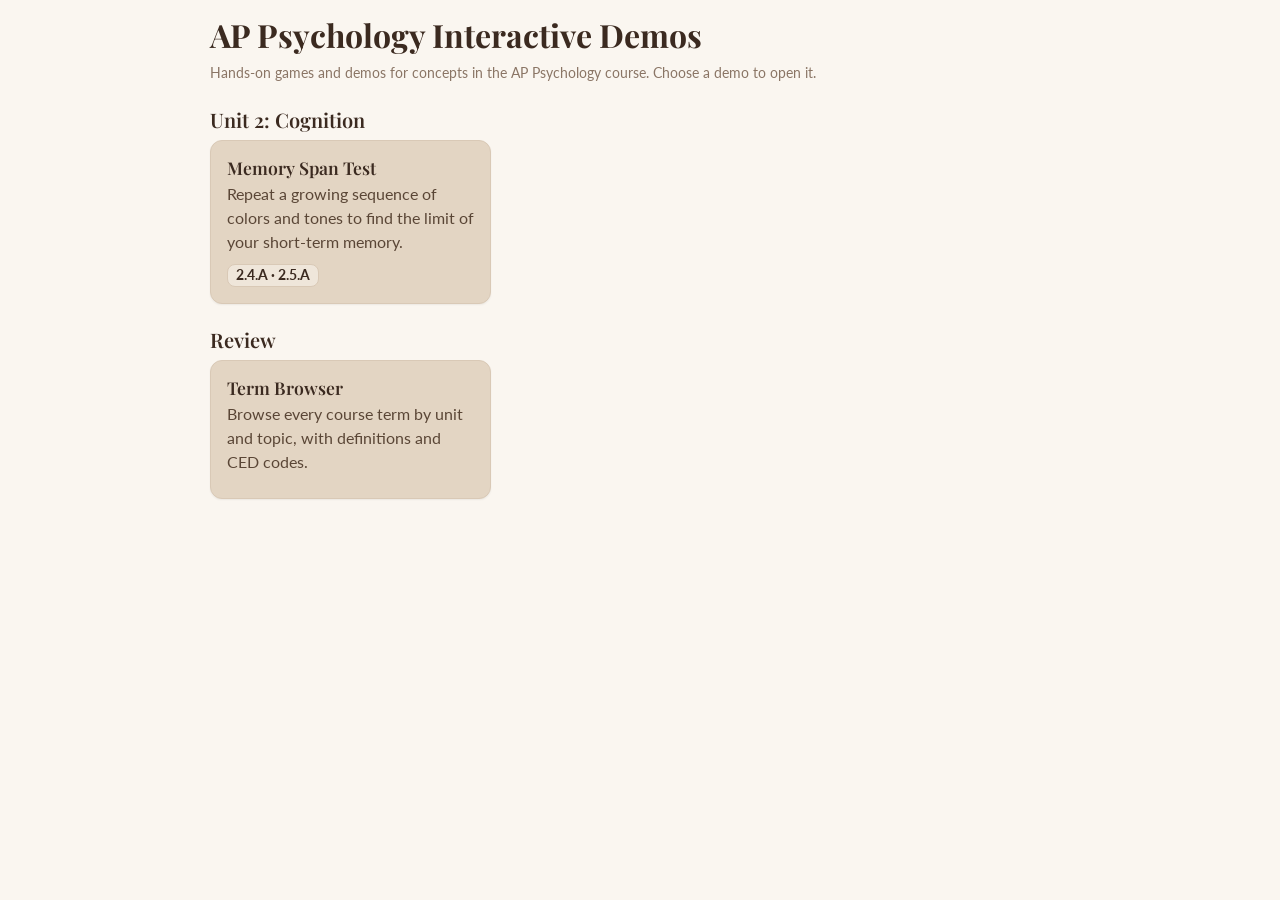
==== index.html @ c1168a80 "Add Term Browser, shared term bank, and topic groups - shared/data/terms.js: 824-term bank (window.A" ====
<!DOCTYPE html>
<html lang="en">
<head>
<meta charset="utf-8">
<meta name="viewport" content="width=device-width, initial-scale=1">
<title>AP Psychology Interactive Demos</title>
<link rel="preconnect" href="https://fonts.googleapis.com">
<link rel="preconnect" href="https://fonts.gstatic.com" crossorigin>
<link href="https://fonts.googleapis.com/css2?family=Lato:wght@400;700&family=Playfair+Display:wght@600;700&display=swap" rel="stylesheet">
<link rel="stylesheet" href="shared/theme.css">
<style>
  /* Home-page-only styles */
  .demo-list { list-style: none; margin: 0; padding: 0; display: grid; gap: 8px;
               grid-template-columns: repeat(auto-fill, minmax(260px, 1fr)); }
  .demo-list a { display: block; height: 100%; text-decoration: none; color: var(--text);
                 transition: border-color .15s; }
  .demo-list a:hover { border-color: var(--btn); }
  .demo-list h3 { margin-bottom: 4px; }
  .demo-list p { margin: 0 0 8px; }
  .topic { display: inline-block; background: var(--bg-alt); border: 1px solid var(--border);
           border-radius: 8px; padding: 0 8px; font-size: .85rem; font-weight: 700; color: var(--heading); }
</style>
</head>
<body>
<main>
  <h1>AP Psychology Interactive Demos</h1>
  <p class="hint">Hands-on games and demos for concepts in the AP Psychology course. Choose a demo to open it.</p>

  <!--
    To add a demo: copy one <li>…</li> block, change the link (folder name + "/"),
    title, description, and topic. To add a unit, copy an <h2> + <ul> pair.
  -->

  <h2>Unit 2: Cognition</h2>
  <ul class="demo-list">
    <li>
      <a class="card" href="unit-2/memory-span/">
        <h3>Memory Span Test</h3>
        <p>Repeat a growing sequence of colors and tones to find the limit of your short-term memory.</p>
        <span class="topic">2.4.A · 2.5.A</span>
      </a>
    </li>
  </ul>
  <h2>Review</h2>
  <ul class="demo-list">
    <li>
      <a class="card" href="review/term-browser/">
        <h3>Term Browser</h3>
        <p>Browse every course term by unit and topic, with definitions and CED codes.</p>
      </a>
    </li>
  </ul>
</main>
</body>
</html>
---- shared/theme.css ----
/* ==========================================================
   AP Psych Demos — shared theme
   Link from a demo folder with:
   <link rel="stylesheet" href="../shared/theme.css">
   Demo-specific styles go in that demo's own style.css.
   ========================================================== */

:root {
  /* Core palette */
  --bg: #FAF6F0;         /* page background */
  --bg-alt: #EFE6DA;     /* alternate sections, panels */
  --card: #E3D5C3;       /* cards, tiles, footer */
  --heading: #3B2A20;    /* headings */
  --text: #5A4636;       /* body text */
  --muted: #8A7565;      /* captions, helper text */
  --btn: #6F4E37;        /* primary button (text: --bg) */
  --btn-hover: #5A3E2B;  /* primary hover */
  --btn2: #C8A27C;       /* secondary button (text: --heading) */
  --link: #8B5E3C;       /* links */
  --accent: #B9835A;     /* highlights, badges */
  --sage: #A9B49A;       /* soft accent, positive/correct */
  --error: #A64B3C;      /* wrong answers, warnings */
  --border: #D9C9B6;     /* borders, dividers */

  /* Secondary accents: only when the main accents run out */
  --blue: #6F8FA6;
  --plum: #8C6B80;
  --honey: #D1A64A;
  --teal: #5E8C86;

  /* Non-color tokens */
  --shadow: 0 1px 2px rgba(0, 0, 0, .06);
  --radius-card: 12px;
  --radius-btn: 8px;
  --font-heading: 'Playfair Display', Georgia, 'Times New Roman', serif;
  --font-body: 'Lato', system-ui, -apple-system, 'Segoe UI', Roboto, Arial, sans-serif;
}

/* ---------- Base ---------- */
*, *::before, *::after { box-sizing: border-box; }

body {
  margin: 0;
  background: var(--bg);
  color: var(--text);
  font: 400 1rem/1.5 var(--font-body);
}

main {
  max-width: 900px;
  margin: 0 auto;
  padding: 16px 20px 24px;
}

h1, h2, h3 {
  font-family: var(--font-heading);
  color: var(--heading);
  margin: 24px 0 8px;
  line-height: 1.2;
}
/* No space above a heading that starts the page, a card, or a section */
:is(h1, h2, h3):first-child { margin-top: 0; }
h1 { font-size: 2rem; font-weight: 700; }
h2 { font-size: 1.25rem; font-weight: 600; }
h3 { font-size: 1.1rem; font-weight: 600; }

a { color: var(--link); }

/* Helper text under a heading, captions, control hints */
.hint {
  color: var(--muted);
  font-size: .9rem;
  margin: 8px 0 16px;
}

/* ---------- Surfaces ---------- */
.card {
  background: var(--card);
  border: 1px solid var(--border);
  border-radius: var(--radius-card);
  padding: 16px;
  box-shadow: var(--shadow);
}

/* ---------- Buttons ---------- */
/* .btn = primary, .btn.alt = secondary, .btn.ghost = outline */
.btn {
  min-height: 44px;
  padding: 0 20px;
  border-radius: var(--radius-btn);
  border: 1px solid transparent;
  font: 700 1rem var(--font-body);
  cursor: pointer;
  background: var(--btn);
  color: var(--bg);
  transition: background-color .15s, transform .1s;
}
.btn:hover { background: var(--btn-hover); }
.btn:active { transform: scale(.97); }

.btn.alt { background: var(--btn2); color: var(--heading); }
.btn.alt:hover { background: var(--btn2); filter: brightness(.95); }

.btn.ghost { background: transparent; color: var(--heading); border-color: var(--btn); }
.btn.ghost:hover { background: var(--bg-alt); }

.btn:disabled { opacity: .5; cursor: default; transform: none; }

/* Centered row of buttons/controls */
.row {
  display: flex;
  flex-wrap: wrap;
  gap: 8px;
  justify-content: center;
  align-items: center;
  margin-bottom: 16px;
}

/* ---------- Stat tiles ---------- */
/* <div class="stats"><div class="stat"><span>Label</span><strong>0</strong></div>…</div> */
.stats {
  display: grid;
  grid-template-columns: repeat(auto-fit, minmax(96px, 1fr));
  gap: 8px;
  margin-bottom: 16px;
}
.stat {
  background: var(--card);
  border: 1px solid var(--border);
  border-radius: var(--radius-card);
  padding: 8px;
  text-align: center;
}
.stat span {
  display: block;
  font-size: .85rem;
  color: var(--muted);
}
.stat strong {
  display: block;
  font-size: 1.6rem;
  line-height: 1.2;
  color: var(--heading);
  font-variant-numeric: lining-nums tabular-nums;
}

/* ---------- Accessibility ---------- */
:is(a, button, input, select, textarea, summary, [tabindex]):focus-visible {
  outline: 3px solid var(--heading);
  outline-offset: 3px;
}

[hidden] { display: none !important; }

@media (prefers-reduced-motion: reduce) {
  .btn { transition: none; }
  .btn:active { transform: none; }
}

/* ---------- Small screens ---------- */
@media (max-width: 420px) {
  h1 { font-size: 1.6rem; }
}
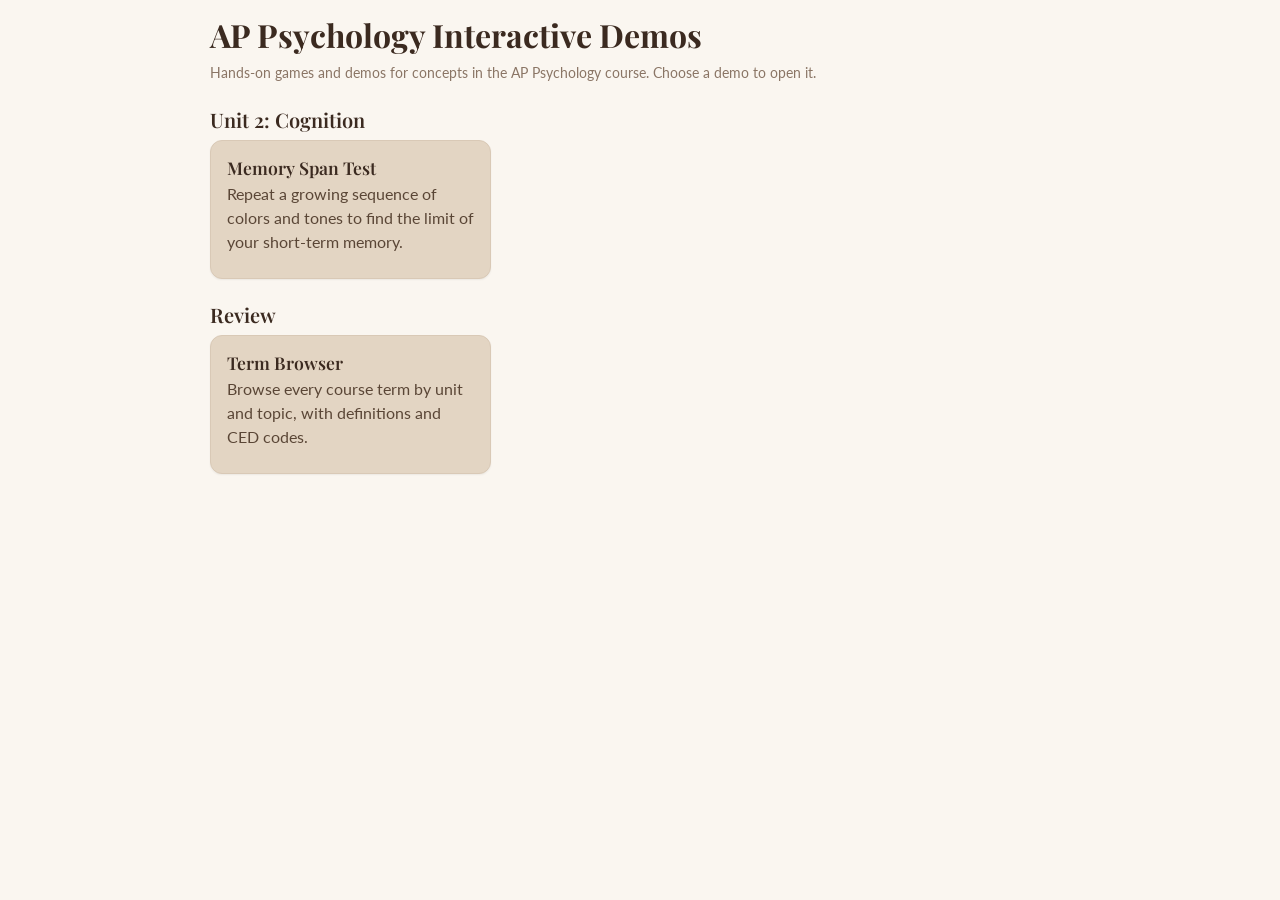
==== commit 99868b5a: "Add wide/split layout; widen Term Browser; side panel for Memory Span - theme.css: main.wide (1400px" ====
--- a/index.html
+++ b/index.html
@@ -17,8 +17,6 @@
   .demo-list a:hover { border-color: var(--btn); }
   .demo-list h3 { margin-bottom: 4px; }
   .demo-list p { margin: 0 0 8px; }
-  .topic { display: inline-block; background: var(--bg-alt); border: 1px solid var(--border);
-           border-radius: 8px; padding: 0 8px; font-size: .85rem; font-weight: 700; color: var(--heading); }
 </style>
 </head>
 <body>
@@ -28,7 +26,7 @@
 
   <!--
     To add a demo: copy one <li>…</li> block, change the link (folder name + "/"),
-    title, description, and topic. To add a unit, copy an <h2> + <ul> pair.
+    title, and description. To add a unit, copy an <h2> + <ul> pair.
   -->
 
   <h2>Unit 2: Cognition</h2>
@@ -37,7 +35,6 @@
       <a class="card" href="unit-2/memory-span/">
         <h3>Memory Span Test</h3>
         <p>Repeat a growing sequence of colors and tones to find the limit of your short-term memory.</p>
-        <span class="topic">2.4.A · 2.5.A</span>
       </a>
     </li>
   </ul>
--- a/shared/theme.css
+++ b/shared/theme.css
@@ -51,6 +51,8 @@
   margin: 0 auto;
   padding: 16px 20px 24px;
 }
+/* Wide pages for side-by-side layouts: <main class="wide"> */
+main.wide { max-width: 1400px; }
 
 h1, h2, h3 {
   font-family: var(--font-heading);
@@ -116,6 +118,22 @@
   margin-bottom: 16px;
 }
 
+/* ---------- Two-column layout ---------- */
+/* <div class="split"><div>main area</div><aside class="side">side panel</aside></div>
+   2:1 columns when there's room (1000px+); stacks top-to-bottom on narrower screens.
+   The side panel stays in view while the page scrolls. */
+.split {
+  display: grid;
+  gap: 16px;
+  align-items: start;
+  margin-bottom: 16px;
+}
+.split > * { min-width: 0; }
+@media (min-width: 1000px) {
+  .split { grid-template-columns: minmax(0, 2fr) minmax(0, 1fr); }
+  .split > .side { position: sticky; top: 16px; }
+}
+
 /* ---------- Stat tiles ---------- */
 /* <div class="stats"><div class="stat"><span>Label</span><strong>0</strong></div>…</div> */
 .stats {
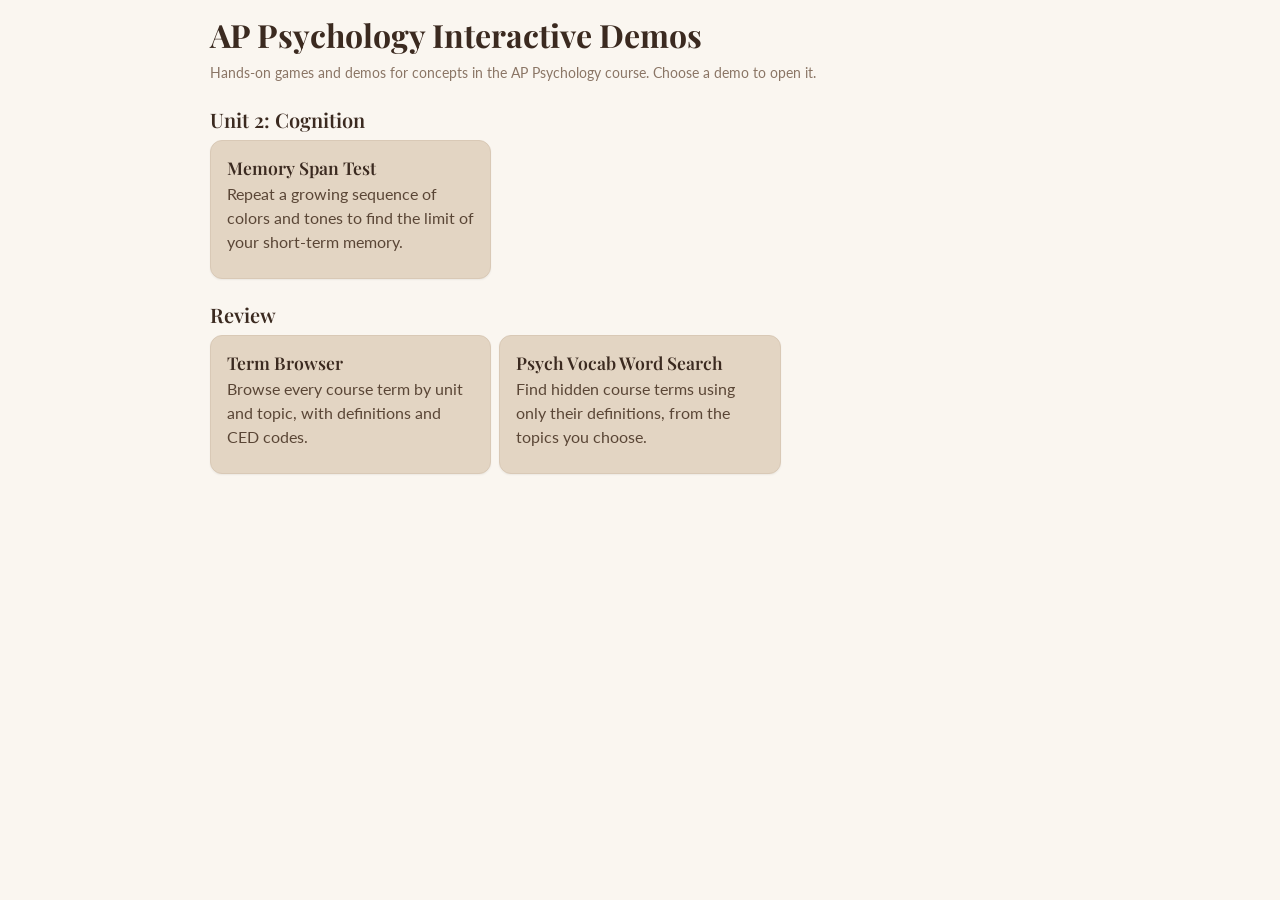
==== commit 3d9e3f86: "Add Psych Vocab Word Search review game - review/word-search/: word search that draws terms from sha" ====
--- a/index.html
+++ b/index.html
@@ -46,6 +46,12 @@
         <p>Browse every course term by unit and topic, with definitions and CED codes.</p>
       </a>
     </li>
+    <li>
+      <a class="card" href="review/word-search/">
+        <h3>Psych Vocab Word Search</h3>
+        <p>Find hidden course terms using only their definitions, from the topics you choose.</p>
+      </a>
+    </li>
   </ul>
 </main>
 </body>
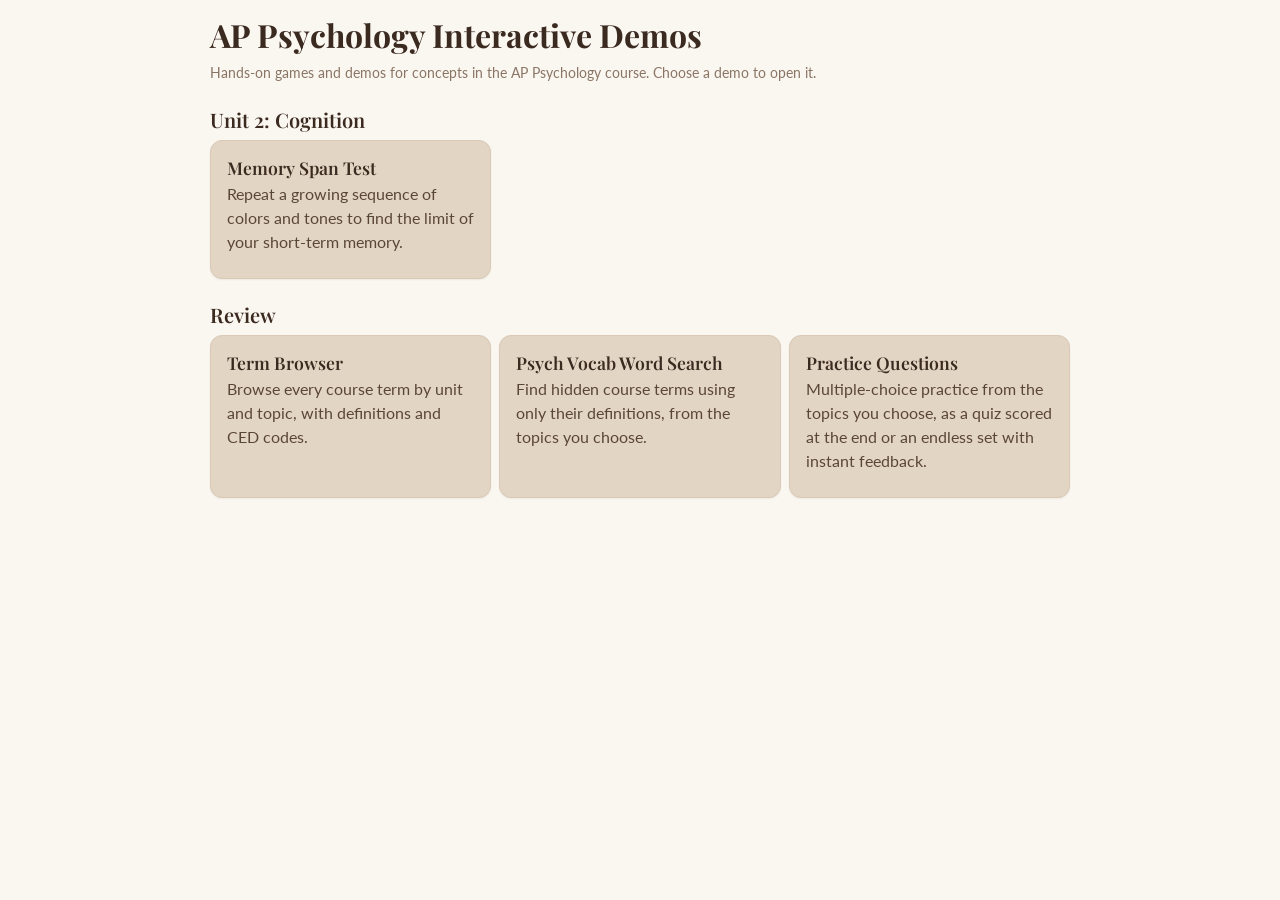
==== commit 71530120: "Add Practice Questions game and shared topic picker - review/practice-questions: quiz mode (1-75 que" ====
--- a/index.html
+++ b/index.html
@@ -52,6 +52,12 @@
         <p>Find hidden course terms using only their definitions, from the topics you choose.</p>
       </a>
     </li>
+    <li>
+      <a class="card" href="review/practice-questions/">
+        <h3>Practice Questions</h3>
+        <p>Multiple-choice practice from the topics you choose, as a quiz scored at the end or an endless set with instant feedback.</p>
+      </a>
+    </li>
   </ul>
 </main>
 </body>
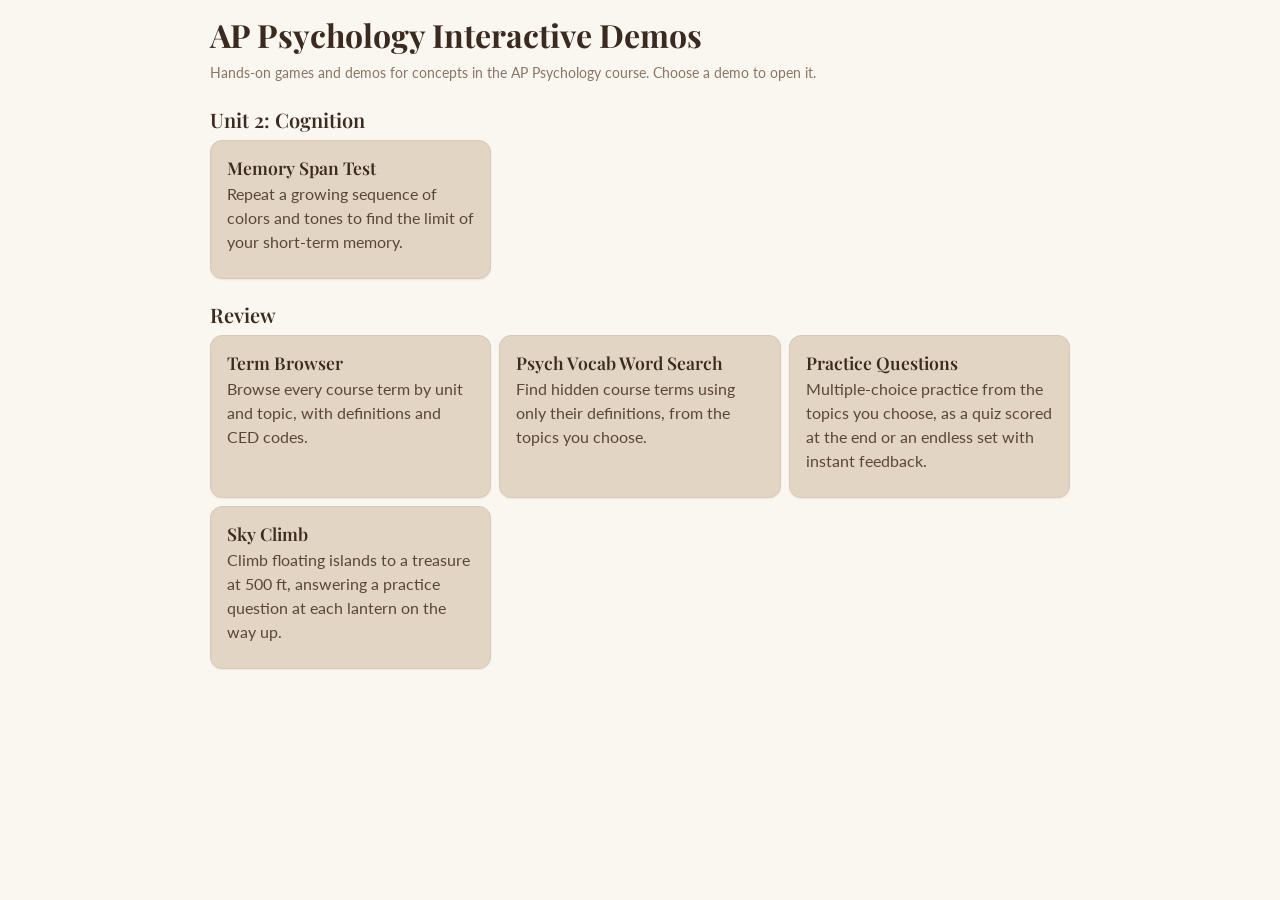
==== commit 263e5f9d: "Add Sky Climb review game Platformer quiz: climb 500 ft of floating islands and answer a practice qu" ====
--- a/index.html
+++ b/index.html
@@ -58,6 +58,12 @@
         <p>Multiple-choice practice from the topics you choose, as a quiz scored at the end or an endless set with instant feedback.</p>
       </a>
     </li>
+    <li>
+      <a class="card" href="review/sky-climb/">
+        <h3>Sky Climb</h3>
+        <p>Climb floating islands to a treasure at 500 ft, answering a practice question at each lantern on the way up.</p>
+      </a>
+    </li>
   </ul>
 </main>
 </body>
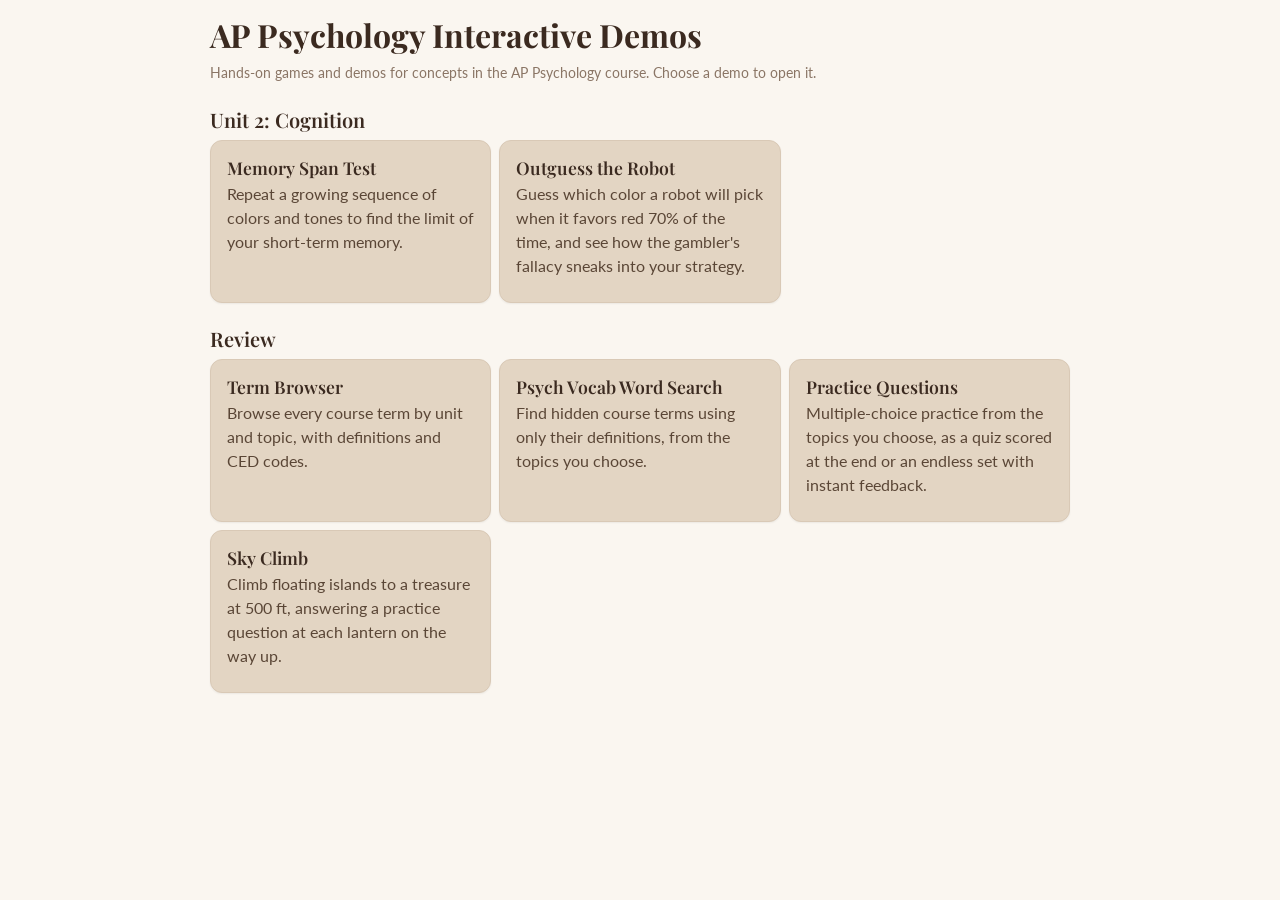
==== commit fd654225: "Add Outguess the Robot demo (gambler's fallacy) New demo at unit-2/gamblers-fallacy/: guess a robot'" ====
--- a/index.html
+++ b/index.html
@@ -37,6 +37,12 @@
         <p>Repeat a growing sequence of colors and tones to find the limit of your short-term memory.</p>
       </a>
     </li>
+    <li>
+      <a class="card" href="unit-2/gamblers-fallacy/">
+        <h3>Outguess the Robot</h3>
+        <p>Guess which color a robot will pick when it favors red 70% of the time, and see how the gambler's fallacy sneaks into your strategy.</p>
+      </a>
+    </li>
   </ul>
   <h2>Review</h2>
   <ul class="demo-list">
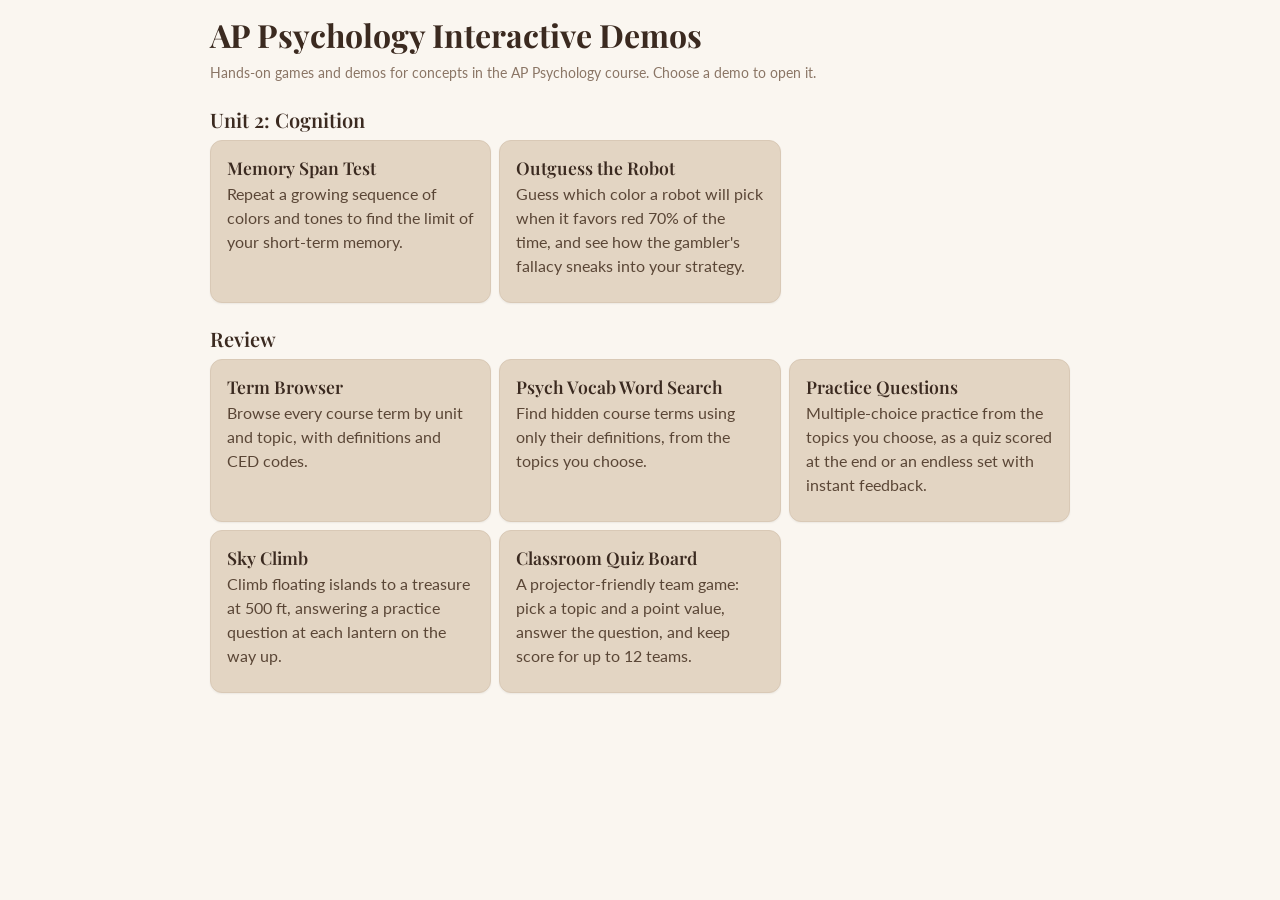
==== commit 9dc5f543: "Add Classroom Quiz Board (review/quiz-board) Projector-friendly team quiz game built from the shared" ====
--- a/index.html
+++ b/index.html
@@ -70,6 +70,12 @@
         <p>Climb floating islands to a treasure at 500 ft, answering a practice question at each lantern on the way up.</p>
       </a>
     </li>
+    <li>
+      <a class="card" href="review/quiz-board/">
+        <h3>Classroom Quiz Board</h3>
+        <p>A projector-friendly team game: pick a topic and a point value, answer the question, and keep score for up to 12 teams.</p>
+      </a>
+    </li>
   </ul>
 </main>
 </body>
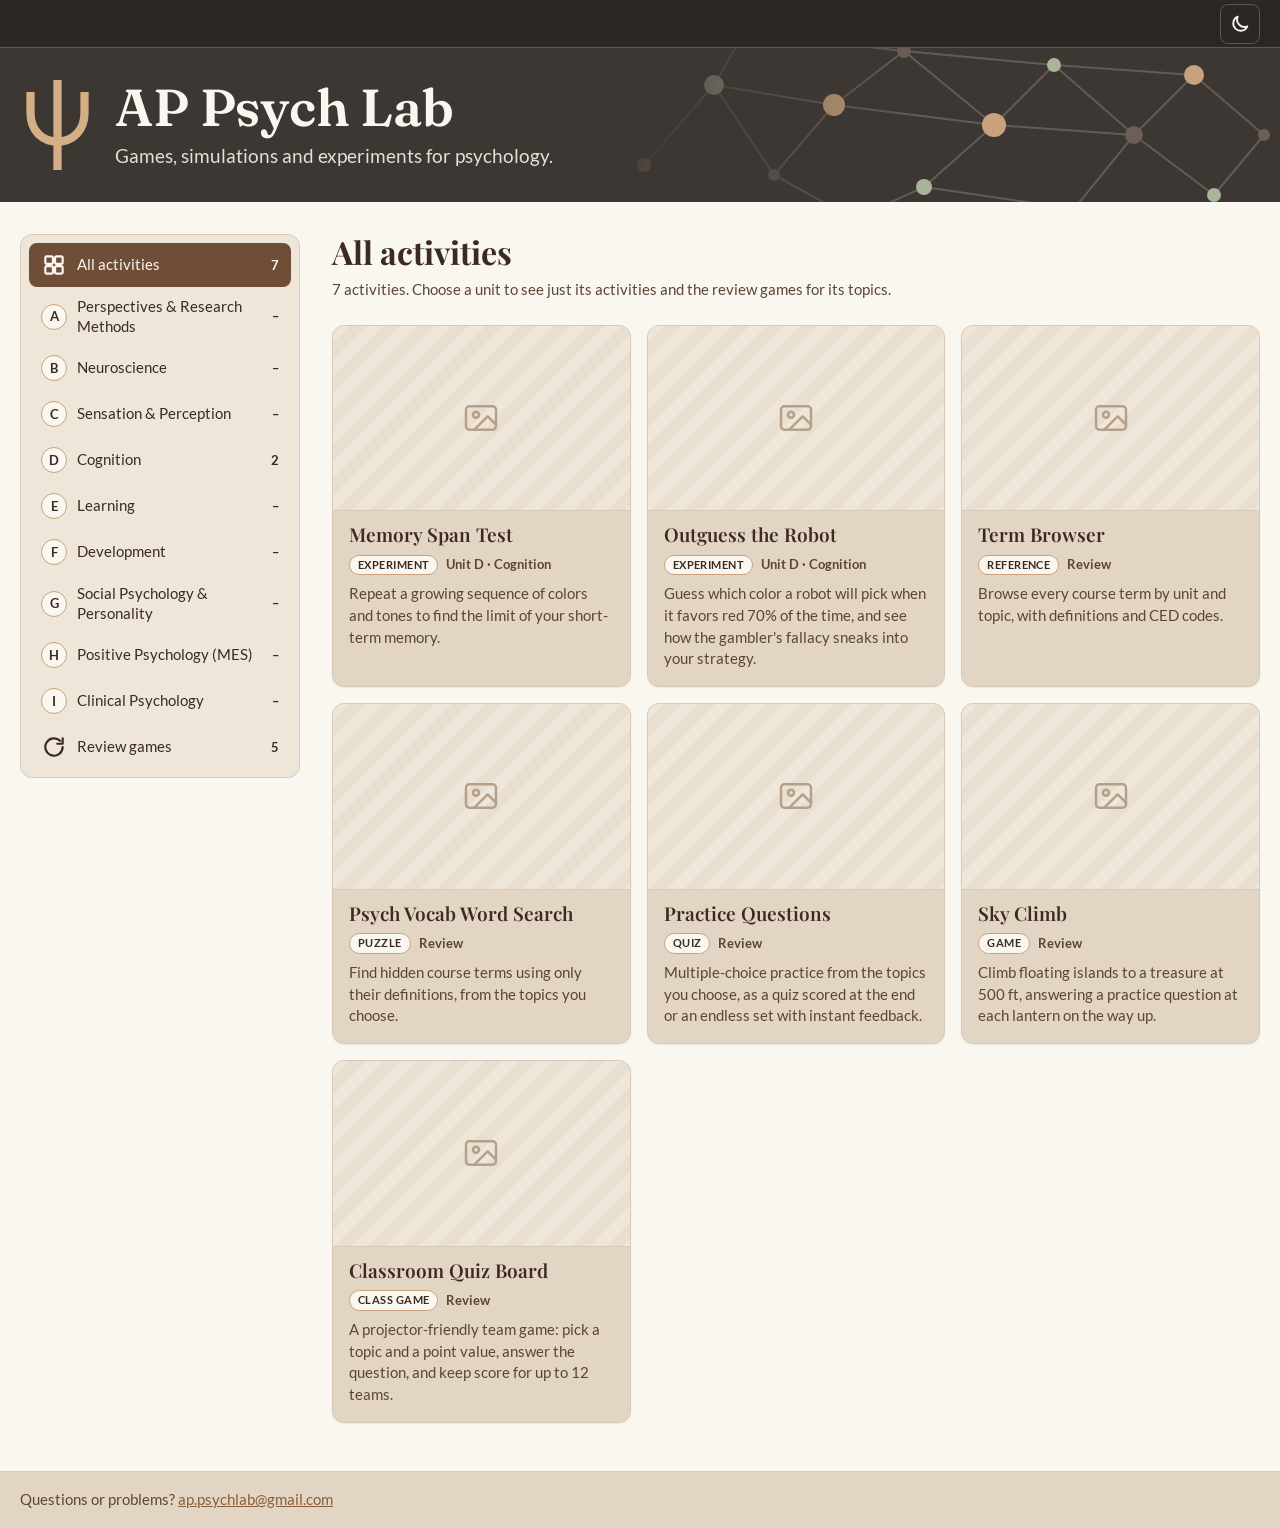
==== commit 35263783: "Home page and 404 page (Site Redesign step 4d) - index.html rewritten: banner, unit sidebar (a menu " ====
--- a/index.html
+++ b/index.html
@@ -3,80 +3,76 @@
 <head>
 <meta charset="utf-8">
 <meta name="viewport" content="width=device-width, initial-scale=1">
-<title>AP Psychology Interactive Demos</title>
-<link rel="preconnect" href="https://fonts.googleapis.com">
-<link rel="preconnect" href="https://fonts.gstatic.com" crossorigin>
-<link href="https://fonts.googleapis.com/css2?family=Lato:wght@400;700&family=Playfair+Display:wght@600;700&display=swap" rel="stylesheet">
+<title>AP Psych Lab</title>
+<script src="shared/theme-init.js"></script>
+<link rel="icon" href="shared/favicon.svg" type="image/svg+xml">
+<link rel="apple-touch-icon" href="shared/apple-touch-icon.png">
 <link rel="stylesheet" href="shared/theme.css">
-<style>
-  /* Home-page-only styles */
-  .demo-list { list-style: none; margin: 0; padding: 0; display: grid; gap: 8px;
-               grid-template-columns: repeat(auto-fill, minmax(260px, 1fr)); }
-  .demo-list a { display: block; height: 100%; text-decoration: none; color: var(--text);
-                 transition: border-color .15s; }
-  .demo-list a:hover { border-color: var(--btn); }
-  .demo-list h3 { margin-bottom: 4px; }
-  .demo-list p { margin: 0 0 8px; }
-</style>
+<link rel="stylesheet" href="shared/site.css">
+<script src="shared/data/topics.js" defer></script>
+<script src="shared/data/interactives.js" defer></script>
+<script src="shared/ui.js" defer></script>
+<script src="shared/site.js" defer></script>
 </head>
-<body>
-<main>
-  <h1>AP Psychology Interactive Demos</h1>
-  <p class="hint">Hands-on games and demos for concepts in the AP Psychology course. Choose a demo to open it.</p>
+<body class="page-fill">
+<nav class="sitebar wide" aria-label="Site" data-home></nav>
 
-  <!--
-    To add a demo: copy one <li>…</li> block, change the link (folder name + "/"),
-    title, and description. To add a unit, copy an <h2> + <ul> pair.
-  -->
+<!-- Banner. The cards, the unit list and the unit menu below are built by shared/site.js
+     from shared/data/interactives.js and shared/data/topics.js. -->
+<header class="banner">
+  <svg class="banner-net" viewBox="0 0 700 220" aria-hidden="true" focusable="false">
+    <g class="net-lines">
+      <line x1="40" y1="150" x2="110" y2="70"/><line x1="110" y1="70" x2="170" y2="160"/>
+      <line x1="110" y1="70" x2="230" y2="90"/><line x1="170" y1="160" x2="230" y2="90"/>
+      <line x1="170" y1="160" x2="250" y2="204"/><line x1="230" y1="90" x2="300" y2="36"/>
+      <line x1="230" y1="90" x2="390" y2="110"/><line x1="300" y1="36" x2="390" y2="110"/>
+      <line x1="300" y1="36" x2="450" y2="50"/><line x1="320" y1="172" x2="390" y2="110"/>
+      <line x1="320" y1="172" x2="250" y2="204"/><line x1="390" y1="110" x2="450" y2="50"/>
+      <line x1="390" y1="110" x2="530" y2="120"/><line x1="450" y1="50" x2="530" y2="120"/>
+      <line x1="450" y1="50" x2="590" y2="60"/><line x1="470" y1="194" x2="530" y2="120"/>
+      <line x1="470" y1="194" x2="320" y2="172"/><line x1="530" y1="120" x2="610" y2="180"/>
+      <line x1="530" y1="120" x2="590" y2="60"/><line x1="110" y1="70" x2="140" y2="18"/>
+      <line x1="140" y1="18" x2="300" y2="36"/><line x1="590" y1="60" x2="660" y2="120"/>
+      <line x1="610" y1="180" x2="660" y2="120"/>
+    </g>
+    <g>
+      <circle class="na" cx="40" cy="150" r="7"/><circle class="nb" cx="110" cy="70" r="10"/>
+      <circle class="nc" cx="170" cy="160" r="6"/><circle class="na" cx="230" cy="90" r="11"/>
+      <circle class="nc" cx="300" cy="36" r="7"/><circle class="nb" cx="320" cy="172" r="8"/>
+      <circle class="na" cx="390" cy="110" r="12"/><circle class="nb" cx="450" cy="50" r="7"/>
+      <circle class="na" cx="470" cy="194" r="6"/><circle class="nc" cx="530" cy="120" r="9"/>
+      <circle class="na" cx="590" cy="60" r="10"/><circle class="nb" cx="610" cy="180" r="7"/>
+      <circle class="nb" cx="250" cy="204" r="5"/><circle class="na" cx="140" cy="18" r="5"/>
+      <circle class="nc" cx="660" cy="120" r="6"/>
+    </g>
+  </svg>
+  <div class="banner-inner">
+    <svg class="banner-psi" viewBox="0 0 100 120" aria-hidden="true" focusable="false"><path d="M50 0V120M14 16V44C14 68 30 82 50 82C70 82 86 68 86 44V16"/></svg>
+    <div class="banner-text">
+      <h1>AP Psych Lab</h1>
+      <p>Games, simulations and experiments for psychology.</p>
+    </div>
+  </div>
+</header>
 
-  <h2>Unit 2: Cognition</h2>
-  <ul class="demo-list">
-    <li>
-      <a class="card" href="unit-2/memory-span/">
-        <h3>Memory Span Test</h3>
-        <p>Repeat a growing sequence of colors and tones to find the limit of your short-term memory.</p>
-      </a>
-    </li>
-    <li>
-      <a class="card" href="unit-2/gamblers-fallacy/">
-        <h3>Outguess the Robot</h3>
-        <p>Guess which color a robot will pick when it favors red 70% of the time, and see how the gambler's fallacy sneaks into your strategy.</p>
-      </a>
-    </li>
-  </ul>
-  <h2>Review</h2>
-  <ul class="demo-list">
-    <li>
-      <a class="card" href="review/term-browser/">
-        <h3>Term Browser</h3>
-        <p>Browse every course term by unit and topic, with definitions and CED codes.</p>
-      </a>
-    </li>
-    <li>
-      <a class="card" href="review/word-search/">
-        <h3>Psych Vocab Word Search</h3>
-        <p>Find hidden course terms using only their definitions, from the topics you choose.</p>
-      </a>
-    </li>
-    <li>
-      <a class="card" href="review/practice-questions/">
-        <h3>Practice Questions</h3>
-        <p>Multiple-choice practice from the topics you choose, as a quiz scored at the end or an endless set with instant feedback.</p>
-      </a>
-    </li>
-    <li>
-      <a class="card" href="review/sky-climb/">
-        <h3>Sky Climb</h3>
-        <p>Climb floating islands to a treasure at 500 ft, answering a practice question at each lantern on the way up.</p>
-      </a>
-    </li>
-    <li>
-      <a class="card" href="review/quiz-board/">
-        <h3>Classroom Quiz Board</h3>
-        <p>A projector-friendly team game: pick a topic and a point value, answer the question, and keep score for up to 12 teams.</p>
-      </a>
-    </li>
-  </ul>
-</main>
+<div class="unit-pick" hidden>
+  <div class="unit-pick-inner">
+    <label for="unitPick">Show activities for</label>
+    <select id="unitPick"></select>
+  </div>
+</div>
+
+<div class="home">
+  <nav class="units" aria-label="Units" hidden></nav>
+  <main class="home-main">
+    <noscript><p>Turn on JavaScript to see the activities.</p></noscript>
+  </main>
+</div>
+
+<footer class="site-footer wide">
+  <div class="site-footer-inner">
+    <p>Questions or problems? <a href="mailto:ap.psychlab@gmail.com">ap.psychlab@gmail.com</a></p>
+  </div>
+</footer>
 </body>
 </html>
--- a/shared/theme.css
+++ b/shared/theme.css
@@ -1,11 +1,61 @@
 /* ==========================================================
-   AP Psych Demos — shared theme
-   Link from a demo folder with:
-   <link rel="stylesheet" href="../shared/theme.css">
-   Demo-specific styles go in that demo's own style.css.
+   AP Psych Lab — shared theme
+   Link from an interactive's folder with:
+   <link rel="stylesheet" href="../../shared/theme.css">
+   Styles for one interactive go in its own style.css.
+
+   Fonts are served from shared/fonts/ (rules just below), so pages need no font links.
+   Light and dark: every token has a light value (:root) and a dark value ([data-theme="dark"]).
+   shared/theme-init.js sets <html data-theme> before the page paints; shared/ui.js runs the
+   switch. A container with data-theme="light" or "dark" shows that mode inside it.
    ========================================================== */
 
-:root {
+/* ---------- Fonts (SIL Open Font License: shared/fonts/OFL.txt) ---------- */
+@font-face {
+  font-family: 'Lato';
+  font-style: normal;
+  font-weight: 400;
+  font-display: swap;
+  src: url(fonts/lato-latin-400-normal.woff2) format('woff2');
+  unicode-range: U+0000-00FF, U+0131, U+0152-0153, U+02BB-02BC, U+02C6, U+02DA, U+02DC, U+0304, U+0308, U+0329, U+2000-206F, U+20AC, U+2122, U+2191, U+2193, U+2212, U+2215, U+FEFF, U+FFFD;
+}
+@font-face {
+  font-family: 'Lato';
+  font-style: normal;
+  font-weight: 700;
+  font-display: swap;
+  src: url(fonts/lato-latin-700-normal.woff2) format('woff2');
+  unicode-range: U+0000-00FF, U+0131, U+0152-0153, U+02BB-02BC, U+02C6, U+02DA, U+02DC, U+0304, U+0308, U+0329, U+2000-206F, U+20AC, U+2122, U+2191, U+2193, U+2212, U+2215, U+FEFF, U+FFFD;
+}
+@font-face {
+  font-family: 'Playfair Display';
+  font-style: normal;
+  font-weight: 600;
+  font-display: swap;
+  src: url(fonts/playfair-display-latin-600-normal.woff2) format('woff2');
+  unicode-range: U+0000-00FF, U+0131, U+0152-0153, U+02BB-02BC, U+02C6, U+02DA, U+02DC, U+0304, U+0308, U+0329, U+2000-206F, U+20AC, U+2122, U+2191, U+2193, U+2212, U+2215, U+FEFF, U+FFFD;
+}
+@font-face {
+  font-family: 'Playfair Display';
+  font-style: normal;
+  font-weight: 700;
+  font-display: swap;
+  src: url(fonts/playfair-display-latin-700-normal.woff2) format('woff2');
+  unicode-range: U+0000-00FF, U+0131, U+0152-0153, U+02BB-02BC, U+02C6, U+02DA, U+02DC, U+0304, U+0308, U+0329, U+2000-206F, U+20AC, U+2122, U+2191, U+2193, U+2212, U+2215, U+FEFF, U+FFFD;
+}
+/* The site name only: cut down to the letters of "AP Psych Lab" (regenerate if the name changes) */
+@font-face {
+  font-family: 'Fraunces';
+  font-style: normal;
+  font-weight: 600;
+  font-display: swap;
+  src: url(fonts/fraunces-600-sitename.woff2) format('woff2');
+}
+
+/* ---------- Tokens: light (also used for printing) ---------- */
+:root, [data-theme="light"] {
+  color-scheme: light;
+
   /* Core palette */
   --bg: #FAF6F0;         /* page background */
   --bg-alt: #EFE6DA;     /* alternate sections, panels */
@@ -28,12 +78,91 @@
   --honey: #D1A64A;
   --teal: #5E8C86;
 
-  /* Non-color tokens */
+  /* Small text on an accent fill (--accent, --sage, --honey, --blue, --plum, --teal):
+     dark in both modes, because the accents are light fills in dark mode */
+  --on-accent: #3B2A20;
+
+  /* Site bar, home banner, node network, card image placeholder */
+  --sitebar: #2B2724;
+  --sitebar-text: #F5F1EC;
+  --sitebar-line: rgba(245, 241, 236, .24);
+  --psi: #D4AE84;
+  --banner: #3D3733;
+  --banner-text: #FAF6F0;
+  --banner-sub: #E8DFD4;
+  --net-line: rgba(232, 223, 212, .22);
+  --net-a: #C8A27C;
+  --net-b: #A9B49A;
+  --net-c: #6B5F57;
+  --ph1: #EFE6DA;
+  --ph2: #E9DFD1;
+  --ph-icon: #B5A08A;
+
+  /* Shadows */
   --shadow: 0 1px 2px rgba(0, 0, 0, .06);
+  --shadow-pop: 0 8px 24px rgba(59, 42, 32, .18);  /* popovers and modals */
+  --shadow-hover: 0 6px 16px rgba(59, 42, 32, .14);  /* a card link under the pointer */
+  --scrim: rgba(59, 42, 32, .45);                  /* behind a modal */
+}
+
+/* ---------- Tokens: dark ---------- */
+[data-theme="dark"] {
+  color-scheme: dark;
+
+  --bg: #1D2027;
+  --bg-alt: #24282F;
+  --card: #2C3039;
+  --heading: #F0F1F4;
+  --text: #CACDD4;
+  --muted: #A2A7B2;
+  --btn: #B2BCD3;
+  --btn-hover: #C8D0E2;
+  --btn2: #495061;
+  --link: #ABBDEA;
+  --accent: #C9A27A;
+  --sage: #9DB58C;
+  --error: #E8917F;
+  --border: #3C414B;
+
+  --blue: #8FB2D3;
+  --plum: #C7A0BC;
+  --honey: #D9B45E;
+  --teal: #7FBAB1;
+
+  --on-accent: #1D2027;
+
+  --sitebar: #111317;
+  --sitebar-text: #ECEEF2;
+  --sitebar-line: rgba(236, 238, 242, .16);
+  --psi: #D4AE84;
+  --banner: #16181D;
+  --banner-text: #F1F2F5;
+  --banner-sub: #CACDD4;
+  --net-line: rgba(205, 210, 222, .15);
+  --net-a: #98A2BE;
+  --net-b: #C9A27A;
+  --net-c: #3C414B;
+  --ph1: #252930;
+  --ph2: #2B2F38;
+  --ph-icon: #5D6270;
+
+  --shadow: 0 1px 2px rgba(0, 0, 0, .3);
+  --shadow-pop: 0 8px 24px rgba(0, 0, 0, .5);
+  --shadow-hover: 0 6px 16px rgba(0, 0, 0, .45);
+  --scrim: rgba(8, 9, 12, .6);
+}
+
+/* ---------- Tokens: sizes and fonts (same in both modes) ---------- */
+:root {
+  /* Page widths: main, the site bar, the title bar and the footer all read these */
+  --w-column: 900px;
+  --w-wide: 1400px;
+  --h-sitebar: 48px;
   --radius-card: 12px;
   --radius-btn: 8px;
   --font-heading: 'Playfair Display', Georgia, 'Times New Roman', serif;
   --font-body: 'Lato', system-ui, -apple-system, 'Segoe UI', Roboto, Arial, sans-serif;
+  --font-site: 'Fraunces', Georgia, 'Times New Roman', serif;  /* the site name only */
 }
 
 /* ---------- Base ---------- */
@@ -47,12 +176,12 @@
 }
 
 main {
-  max-width: 900px;
+  max-width: var(--w-column);
   margin: 0 auto;
   padding: 16px 20px 24px;
 }
 /* Wide pages for side-by-side layouts: <main class="wide"> */
-main.wide { max-width: 1400px; }
+main.wide { max-width: var(--w-wide); }
 
 h1, h2, h3 {
   font-family: var(--font-heading);
@@ -102,6 +231,7 @@
 
 .btn.alt { background: var(--btn2); color: var(--heading); }
 .btn.alt:hover { background: var(--btn2); filter: brightness(.95); }
+[data-theme="dark"] .btn.alt:hover { filter: brightness(1.2); }
 
 .btn.ghost { background: transparent; color: var(--heading); border-color: var(--btn); }
 .btn.ghost:hover { background: var(--bg-alt); }
@@ -162,7 +292,291 @@
   font-variant-numeric: lining-nums tabular-nums;
 }
 
+/* ---------- Site bar ---------- */
+/* The first thing in <body> on every page: <nav class="sitebar" aria-label="Site"></nav>
+   (add class "wide" when <main> is wide). shared/ui.js fills it: a skip link, the home link
+   (left out on the home page, whose placeholder has data-home), and on the right the course menu
+   (label.sb-course > select.sb-select; only while 2+ courses are offered) and the light/dark
+   switch. The empty placeholder already has its height and color, so nothing shifts. */
+.sitebar {
+  min-height: var(--h-sitebar);
+  background: var(--sitebar);
+  color: var(--sitebar-text);
+  border-bottom: 1px solid var(--sitebar-line);
+}
+.sitebar-inner {
+  position: relative;
+  max-width: var(--w-column);
+  min-height: calc(var(--h-sitebar) - 1px);
+  margin: 0 auto;
+  padding: 0 20px;
+  display: flex;
+  align-items: center;
+  gap: 12px;
+}
+.sitebar.wide .sitebar-inner { max-width: var(--w-wide); }
+.sb-home {
+  display: inline-flex;
+  align-items: center;
+  gap: 8px;
+  min-height: 44px;
+  color: var(--sitebar-text);
+  text-decoration: none;
+}
+.sb-home:hover .sb-name { text-decoration: underline; text-underline-offset: 4px; }
+.sb-psi { width: 17px; height: 20px; flex: none; color: var(--psi); }
+.sb-name { font: 600 18px/1 var(--font-site); white-space: nowrap; }
+.sb-tools { margin-left: auto; display: flex; align-items: center; gap: 8px; }
+/* Course menu: "Course" shows from 760px; below that it is read to screen readers only */
+.sb-course { display: inline-flex; align-items: center; gap: 8px; font-size: 14px; font-weight: 700; color: var(--sitebar-text); }
+.sb-select {
+  height: 36px;
+  padding: 0 8px;
+  border: 1px solid var(--sitebar-line);
+  border-radius: 6px;
+  background: var(--sitebar);
+  color: var(--sitebar-text);
+  font: inherit;
+  cursor: pointer;
+}
+.sb-select:hover { background: var(--sitebar-line); }
+.sb-select option { background: var(--sitebar); color: var(--sitebar-text); }
+@media (max-width: 759px) {
+  .sb-course-label { position: absolute; width: 1px; height: 1px; overflow: hidden; clip: rect(0 0 0 0); white-space: nowrap; }
+}
+.sitebar .icon-btn { width: 40px; height: 40px; border-color: var(--sitebar-line); color: var(--sitebar-text); }
+.sitebar .icon-btn:hover { background: var(--sitebar-line); }
+.sitebar :focus-visible { outline-color: var(--sitebar-text); }
+/* "Skip to activity": hidden until it has keyboard focus */
+.sb-skip {
+  position: absolute;
+  left: 12px;
+  top: 4px;
+  z-index: 50;
+  padding: 8px 16px;
+  border-radius: var(--radius-btn);
+  background: var(--bg);
+  color: var(--heading);
+  font-weight: 700;
+  transform: translateY(-200%);
+}
+.sb-skip:focus { transform: none; }
+main:focus { outline: none; }  /* the skip link's target (tabindex="-1") */
+
+/* ---------- Title bar ---------- */
+/* Every interactive page starts with the shared title bar; shared/ui.js adds the ⓘ button and
+   its popover, and the sound and settings icons. Markup and options: see the top of shared/ui.js.
+   <header class="topbar"> lines up with <main> (--w-column); <header class="topbar wide"> with
+   <main class="wide"> (--w-wide). */
+.topbar {
+  background: var(--bg-alt);
+  border-bottom: 1px solid var(--border);
+}
+.topbar-inner {
+  max-width: var(--w-column);
+  margin: 0 auto;
+  padding: 8px 20px;
+  display: grid;
+  grid-template-columns: 1fr auto 1fr;
+  grid-template-areas: "brand modes tools";
+  align-items: center;
+  gap: 8px 16px;
+}
+.topbar.wide .topbar-inner { max-width: var(--w-wide); }
+.topbar .brand { grid-area: brand; display: flex; align-items: center; gap: 8px; min-width: 0; position: relative; }
+.topbar h1, .topbar .title { margin: 0; font: 700 1.6rem/1.2 var(--font-heading); color: var(--heading); }
+.topbar .tools { grid-area: tools; justify-self: end; display: flex; gap: 8px; position: relative; }
+
+/* Mode switch (only for interactives with more than one mode): pill buttons with aria-pressed */
+.topbar .modes {
+  grid-area: modes;
+  display: flex;
+  gap: 3px;
+  padding: 3px;
+  background: var(--bg);
+  border: 1px solid var(--border);
+  border-radius: 10px;
+}
+.mode {
+  min-height: 40px;
+  padding: 0 18px;
+  border: 0;
+  border-radius: var(--radius-btn);
+  background: transparent;
+  color: var(--heading);
+  font: 700 1rem var(--font-body);
+  cursor: pointer;
+}
+.mode:hover { background: var(--bg-alt); }
+.mode[aria-pressed="true"] { background: var(--btn); color: var(--bg); }
+
+@media (max-width: 760px) {
+  .topbar-inner { grid-template-columns: 1fr auto; grid-template-areas: "brand tools" "modes modes"; }
+  .mode { flex: 1 1 0; padding: 0 8px; }
+  .mode-extra { display: none; }  /* e.g. Timed<span class="mode-extra"> (90 s)</span> */
+}
+@media (max-width: 420px) {
+  .topbar h1, .topbar .title { font-size: 1.35rem; }
+}
+
+/* ---------- Icon buttons ---------- */
+/* <button class="icon-btn" aria-label="Restart this puzzle" title="Restart this puzzle"><svg …></button>
+   44px square; pressed (aria-pressed) and open (aria-expanded) states are filled. */
+.icon-btn {
+  width: 44px;
+  height: 44px;
+  flex: none;
+  display: inline-flex;
+  align-items: center;
+  justify-content: center;
+  padding: 0;
+  border: 1px solid var(--btn);
+  border-radius: var(--radius-btn);
+  background: transparent;
+  color: var(--heading);
+  cursor: pointer;
+  transition: background-color .15s, transform .1s;
+}
+.icon-btn:hover { background: var(--card); }
+.icon-btn:active { transform: scale(.97); }
+.icon-btn[aria-expanded="true"] { background: var(--btn); color: var(--bg); }
+.icon-btn svg {
+  width: 22px;
+  height: 22px;
+  fill: none;
+  stroke: currentColor;
+  stroke-width: 2;
+  stroke-linecap: round;
+  stroke-linejoin: round;
+}
+/* A small round ⓘ next to the page title */
+.icon-btn.info { width: 32px; height: 32px; border-radius: 50%; border-color: var(--border); }
+.icon-btn.info svg { width: 20px; height: 20px; }
+/* The sound icon shows waves when on and an X when off */
+.icon-btn .snd-off { display: none; }
+.icon-btn[aria-pressed="false"] .snd-on { display: none; }
+.icon-btn[aria-pressed="false"] .snd-off { display: inline; }
+
+/* ---------- Segmented control ---------- */
+/* <div class="segmented" role="group" aria-label="Difficulty"><button aria-pressed="true">Easy</button>…</div>
+   One bordered strip; the chosen part is filled. */
+.segmented {
+  display: flex;
+  border: 1px solid var(--btn);
+  border-radius: var(--radius-btn);
+  overflow: hidden;
+  margin-bottom: 8px;
+}
+.segmented button {
+  flex: 1 1 0;
+  min-height: 44px;
+  padding: 0 8px;
+  border: 0;
+  border-left: 1px solid var(--btn);
+  background: transparent;
+  color: var(--heading);
+  font: 700 1rem var(--font-body);
+  cursor: pointer;
+}
+.segmented button:first-child { border-left: 0; }
+.segmented button:hover { background: var(--bg-alt); }
+.segmented button[aria-pressed="true"] { background: var(--btn); color: var(--bg); }
+.segmented button:focus-visible { outline-offset: -5px; }
+
+/* ---------- Popovers ---------- */
+/* A small panel under the button that opens it (aria-controls + aria-expanded). Under the
+   title (ⓘ) it opens to the right; under the tools it opens to the left. */
+.popover {
+  position: absolute;
+  top: calc(100% + 8px);
+  left: 0;
+  z-index: 20;
+  width: 340px;
+  max-width: calc(100vw - 40px);
+  max-height: calc(100vh - 120px);
+  overflow-y: auto;
+  padding: 16px;
+  background: var(--bg);
+  border: 1px solid var(--border);
+  border-radius: var(--radius-card);
+  box-shadow: var(--shadow-pop);
+  text-align: left;
+}
+.tools .popover { left: auto; right: 0; width: 300px; }
+.popover > :first-child { margin-top: 0; }
+.popover > :last-child { margin-bottom: 0; }
+.popover h2 { font-size: 1.1rem; }
+.popover h3 { font-family: var(--font-body); font-size: .95rem; font-weight: 700; margin: 16px 0 4px; }
+.popover p, .popover ul { margin: 0 0 8px; }
+.popover ul { padding-left: 20px; }
+
+/* ⓘ popover contents (built by ui.js) */
+.info-topic { font-size: .9rem; }
+
+/* ---------- Modals ---------- */
+/* <dialog class="modal" id="rules" aria-labelledby="rulesTitle">
+     <div class="modal-head"><h2 id="rulesTitle">Rules</h2><button class="icon-btn" data-ui="close" aria-label="Close">…</button></div>
+     <div class="modal-body">…</div>
+   </dialog>
+   Open with APPSYCH_UI.openModal('rules') or a button with data-modal="rules". */
+.modal {
+  width: min(640px, calc(100vw - 32px));
+  max-height: calc(100vh - 32px);
+  padding: 0;
+  border: 1px solid var(--border);
+  border-radius: var(--radius-card);
+  background: var(--bg);
+  color: var(--text);
+  box-shadow: var(--shadow-pop);
+}
+.modal::backdrop { background: var(--scrim); }
+.modal.wide { width: min(1000px, calc(100vw - 32px)); }
+.modal-head {
+  display: flex;
+  align-items: center;
+  justify-content: space-between;
+  gap: 16px;
+  padding: 16px 16px 0;
+}
+.modal-head h2 { margin: 0; }
+.modal-body { padding: 16px; }
+.modal-body > :last-child { margin-bottom: 0; }
+
+/* ---------- Full screen ---------- */
+/* <button class="icon-btn" data-ui="fullscreen"> in the title bar's tools (Stage and Column only).
+   Whole page (the default): the title bar stays and the --w-wide limit is lifted.
+   Card mode (data-target="<id>"): that element fills the screen; ui.js adds .fs-target to it
+   and a corner exit button (.fs-exit). The activity's own :fullscreen rules decide how it grows. */
+:root:fullscreen { --w-wide: none; }
+:root:-webkit-full-screen { --w-wide: none; }
+.fs-target:fullscreen { background: var(--bg); color: var(--text); overflow: auto; }
+.fs-target:-webkit-full-screen { background: var(--bg); color: var(--text); overflow: auto; width: 100%; height: 100%; }
+.fs-target::backdrop { background: var(--bg); }
+.fs-exit { position: absolute; top: 8px; right: 8px; z-index: 30; background: var(--bg); }
+.fs-exit:hover { background: var(--card); }
+
+/* ---------- Print ---------- */
+/* Printing always uses the light colors (ui.js switches to light for the print); no site bar. */
+@media print {
+  .sitebar, .fs-exit { display: none !important; }
+  /* No fades: the page switches to light just before printing */
+  *, *::before, *::after { transition: none !important; animation: none !important; }
+}
+
 /* ---------- Accessibility ---------- */
+/* Visually hidden text for screen readers (live regions, labels) */
+.sr-only {
+  position: absolute;
+  width: 1px;
+  height: 1px;
+  margin: -1px;
+  padding: 0;
+  overflow: hidden;
+  clip: rect(0 0 0 0);
+  white-space: nowrap;
+  border: 0;
+}
+
 :is(a, button, input, select, textarea, summary, [tabindex]):focus-visible {
   outline: 3px solid var(--heading);
   outline-offset: 3px;
@@ -171,8 +585,8 @@
 [hidden] { display: none !important; }
 
 @media (prefers-reduced-motion: reduce) {
-  .btn { transition: none; }
-  .btn:active { transform: none; }
+  .btn, .icon-btn { transition: none; }
+  .btn:active, .icon-btn:active { transform: none; }
 }
 
 /* ---------- Small screens ---------- */
--- a/shared/site.css
+++ b/shared/site.css
@@ -0,0 +1,347 @@
+/* ==========================================================
+   AP Psych Lab — home page and 404 page (loaded after theme.css)
+   Banner, unit sidebar and its phone menu, activity cards, the "Review this unit" row, the
+   first-visit course question and the footer. Colors are theme.css tokens only.
+   Contents line up with the site bar: max-width --w-wide (the footer: --w-column unless "wide"),
+   20px side padding.
+   ========================================================== */
+
+/* ---------- Banner ---------- */
+.banner {
+  position: relative;
+  overflow: hidden;
+  background: var(--banner);
+}
+.banner-inner {
+  position: relative;
+  max-width: var(--w-wide);
+  margin: 0 auto;
+  padding: 32px 20px;
+  display: flex;
+  align-items: center;
+  gap: 20px;
+}
+.banner-psi {
+  flex: none;
+  display: block;
+  width: 75px;
+  height: 90px;
+  color: var(--psi);
+  fill: none;
+  stroke: currentColor;
+  stroke-width: 11;
+}
+.banner-text { display: flex; flex-direction: column; gap: 8px; min-width: 0; }
+.banner h1 {
+  margin: 0;
+  font: 600 52px/1.05 var(--font-site);
+  color: var(--banner-text);
+}
+.banner p { margin: 0; font-size: 19px; line-height: 1.4; color: var(--banner-sub); }
+/* The node network: background art on the right, faded toward the title, clipped by the band */
+.banner-net {
+  position: absolute;
+  top: 50%;
+  right: -24px;
+  width: 700px;
+  height: 220px;
+  transform: translateY(-50%);
+  pointer-events: none;
+  -webkit-mask-image: linear-gradient(to right, transparent, #000 45%);
+  mask-image: linear-gradient(to right, transparent, #000 45%);
+}
+.banner-net .net-lines { stroke: var(--net-line); stroke-width: 2; }
+.banner-net .na { fill: var(--net-a); }
+.banner-net .nb { fill: var(--net-b); }
+.banner-net .nc { fill: var(--net-c); }
+@media (max-width: 759px) {
+  .banner-inner { padding: 20px; gap: 12px; }
+  .banner-psi { width: 56px; height: 67px; }
+  .banner-text { gap: 6px; }
+  .banner h1 { font-size: 32px; line-height: 1.1; }
+  .banner p { font-size: 15px; }
+  .banner-net {
+    right: -200px;
+    width: 420px;
+    height: 132px;
+    -webkit-mask-image: linear-gradient(to right, transparent 25%, #000 70%);
+    mask-image: linear-gradient(to right, transparent 25%, #000 70%);
+  }
+}
+
+/* ---------- Layout: unit sidebar + cards ---------- */
+.home {
+  max-width: var(--w-wide);
+  margin: 0 auto;
+  padding: 32px 20px 48px;
+  display: grid;
+  grid-template-columns: 280px minmax(0, 1fr);
+  gap: 32px;
+  align-items: start;
+}
+.home-main { max-width: none; margin: 0; padding: 0; min-width: 0; }
+.home-main > :first-child { margin-top: 0; }
+
+/* Sidebar */
+.units {
+  position: sticky;
+  top: 16px;
+  max-height: calc(100vh - 32px);
+  overflow-y: auto;
+  display: flex;
+  flex-direction: column;
+  gap: 2px;
+  padding: 8px;
+  background: var(--bg-alt);
+  border: 1px solid var(--border);
+  border-radius: var(--radius-card);
+}
+.unit-btn {
+  display: flex;
+  align-items: center;
+  gap: 10px;
+  width: 100%;
+  min-height: 44px;
+  padding: 8px 12px;
+  border: 0;
+  border-radius: var(--radius-btn);
+  background: transparent;
+  color: var(--heading);
+  font: 400 15px/1.3 var(--font-body);
+  text-align: left;
+  cursor: pointer;
+}
+.unit-btn:hover { background: var(--card); }
+.unit-btn[aria-pressed="true"] { background: var(--btn); color: var(--bg); }
+.unit-btn:focus-visible { outline-offset: 0; }
+.unit-letter {
+  flex: 0 0 26px;
+  height: 26px;
+  display: inline-flex;
+  align-items: center;
+  justify-content: center;
+  border-radius: 999px;
+  background: var(--bg);
+  color: var(--heading);
+  border: 1px solid var(--btn2);
+  font-size: 13px;
+  font-weight: 700;
+}
+.unit-btn svg {
+  flex: 0 0 26px;
+  width: 26px;
+  height: 26px;
+  fill: none;
+  stroke: currentColor;
+  stroke-width: 2;
+  stroke-linecap: round;
+  stroke-linejoin: round;
+}
+.unit-name { flex: 1 1 auto; }
+.unit-count { font-size: 13px; font-weight: 700; font-variant-numeric: lining-nums tabular-nums; }
+
+/* Phone and tablet: the sidebar becomes a menu above the cards */
+.unit-pick { background: var(--bg-alt); border-bottom: 1px solid var(--border); }
+.unit-pick-inner {
+  max-width: var(--w-wide);
+  margin: 0 auto;
+  padding: 16px 20px;
+  display: flex;
+  flex-direction: column;
+  gap: 6px;
+}
+.unit-pick label { font-size: 14px; font-weight: 700; color: var(--heading); }
+.unit-pick select {
+  min-height: 48px;
+  max-width: 480px;
+  padding: 0 12px;
+  border: 1px solid var(--btn);
+  border-radius: var(--radius-btn);
+  background: var(--bg);
+  color: var(--heading);
+  font: 400 16px var(--font-body);
+}
+@media (min-width: 1000px) {
+  .unit-pick { display: none; }
+}
+@media (max-width: 999px) {
+  .home { grid-template-columns: minmax(0, 1fr); padding-top: 24px; }
+  .units { display: none; }
+}
+
+/* ---------- A view: heading, cards ---------- */
+.view { display: flex; flex-direction: column; gap: 24px; }
+.view-head h2 { margin: 0; font-size: 32px; font-weight: 700; line-height: 1.15; }
+.view-head p { margin: 8px 0 0; font-size: 15px; line-height: 1.45; }
+.view-head .eyebrow {
+  margin: 0 0 4px;
+  font-size: 13px;
+  font-weight: 700;
+  letter-spacing: .06em;
+  text-transform: uppercase;
+  color: var(--text);
+}
+@media (max-width: 759px) {
+  .view-head h2 { font-size: 26px; }
+}
+
+.cards {
+  list-style: none;
+  margin: 0;
+  padding: 0;
+  display: grid;
+  grid-template-columns: repeat(auto-fill, minmax(230px, 1fr));
+  gap: 16px;
+}
+.act {
+  display: flex;
+  flex-direction: column;
+  height: 100%;
+  overflow: hidden;
+  background: var(--card);
+  border: 1px solid var(--border);
+  border-radius: var(--radius-card);
+  box-shadow: var(--shadow);
+  color: var(--text);
+  text-decoration: none;
+  transition: border-color .15s, box-shadow .15s;
+}
+.act:hover { border-color: var(--btn); box-shadow: var(--shadow-hover); }
+.act:hover h3 { text-decoration: underline; text-underline-offset: 3px; }
+.act-img {
+  aspect-ratio: 16 / 10;
+  display: flex;
+  align-items: center;
+  justify-content: center;
+  border-bottom: 1px solid var(--border);
+  background: repeating-linear-gradient(135deg, var(--ph1) 0 12px, var(--ph2) 12px 24px);
+  color: var(--ph-icon);
+}
+.act-img svg {
+  width: 40px;
+  height: 40px;
+  fill: none;
+  stroke: currentColor;
+  stroke-width: 1.5;
+  stroke-linecap: round;
+  stroke-linejoin: round;
+}
+.act-img img { display: block; width: 100%; height: 100%; object-fit: cover; }
+.act-body { display: flex; flex-direction: column; gap: 8px; padding: 12px 16px 16px; }
+.act-body h3 { margin: 0; font-size: 19px; line-height: 1.25; }
+.act-body p { margin: 0; font-size: 15px; line-height: 1.45; }
+.act-tags { display: flex; flex-wrap: wrap; align-items: center; gap: 4px 8px; }
+.badge {
+  display: inline-flex;
+  align-items: center;
+  padding: 1px 8px;
+  border-radius: 999px;
+  background: var(--bg);
+  border: 1px solid var(--btn2);
+  color: var(--heading);
+  font-size: 11px;
+  font-weight: 700;
+  letter-spacing: .04em;
+  text-transform: uppercase;
+}
+.badge.unlisted { border-style: dashed; border-color: var(--error); }
+.act-unit { font-size: 13px; font-weight: 700; color: var(--text); }
+
+/* A unit with no activities yet */
+.empty-note {
+  padding: 20px;
+  background: var(--bg);
+  border: 1px dashed var(--btn2);
+  border-radius: var(--radius-card);
+}
+.empty-note p { margin: 0; font-size: 15px; }
+.empty-note p:first-child { font-weight: 700; color: var(--heading); }
+.empty-note p + p { margin-top: 4px; }
+
+/* "Review this unit": the topic-picker games with the unit's topics in the link */
+.review-row {
+  display: flex;
+  flex-direction: column;
+  gap: 12px;
+  padding: 20px;
+  background: var(--bg-alt);
+  border: 1px solid var(--border);
+  border-radius: var(--radius-card);
+}
+.review-row h3 { margin: 0; font-size: 20px; }
+.review-row p { margin: 0; font-size: 15px; line-height: 1.45; }
+.review-links { list-style: none; margin: 0; padding: 0; display: flex; flex-wrap: wrap; gap: 8px; }
+.review-links a {
+  display: inline-flex;
+  align-items: center;
+  min-height: 44px;
+  padding: 0 16px;
+  border-radius: var(--radius-btn);
+  background: var(--btn2);
+  color: var(--heading);
+  font-size: 15px;
+  font-weight: 700;
+  text-decoration: none;
+}
+.review-links a:hover { box-shadow: inset 0 0 0 2px var(--btn); }
+
+/* ---------- First-visit course question (under the site bar's course menu) ---------- */
+.sitebar[data-home] .sb-tools { position: relative; }
+.course-ask {
+  position: absolute;
+  top: calc(100% + 10px);
+  right: 0;
+  z-index: 30;
+  width: 300px;
+  max-width: calc(100vw - 40px);
+  padding: 16px;
+  background: var(--bg);
+  color: var(--text);
+  border: 1px solid var(--border);
+  border-radius: var(--radius-card);
+  box-shadow: var(--shadow-pop);
+}
+/* The arrow points up at the course menu */
+.course-ask::before {
+  content: "";
+  position: absolute;
+  top: -7px;
+  right: var(--arrow-right, 72px);  /* set by site.js to point at the menu */
+  width: 12px;
+  height: 12px;
+  background: var(--bg);
+  border-left: 1px solid var(--border);
+  border-top: 1px solid var(--border);
+  transform: rotate(45deg);
+}
+.course-ask-head { display: flex; align-items: flex-start; justify-content: space-between; gap: 8px; }
+.course-ask-title { margin: 6px 0 0; font: 600 1.1rem/1.2 var(--font-heading); color: var(--heading); }
+.course-ask-text { margin: 4px 0 12px; font-size: .9rem; }
+.course-ask .icon-btn { width: 36px; height: 36px; border-color: var(--border); color: var(--heading); }
+.course-ask .icon-btn:hover { background: var(--card); }
+.course-ask .icon-btn svg { width: 20px; height: 20px; }
+.course-ask :focus-visible { outline-color: var(--heading); }
+.course-ask-choices { display: flex; flex-wrap: wrap; gap: 8px; }
+.course-ask-choices .btn { flex: 1 1 auto; padding: 0 12px; }
+
+/* ---------- Footer (home page and 404) ---------- */
+.site-footer { background: var(--card); border-top: 1px solid var(--border); }
+.site-footer-inner { max-width: var(--w-column); margin: 0 auto; padding: 16px 20px; }
+.site-footer.wide .site-footer-inner { max-width: var(--w-wide); }
+.site-footer p { margin: 0; font-size: .95rem; }
+
+/* ---------- 404 page ---------- */
+.notfound { padding-top: 48px; padding-bottom: 64px; }
+.notfound .btn { display: inline-flex; align-items: center; text-decoration: none; }
+
+/* Sticky footer: short pages still end at the bottom of the window */
+.page-fill { min-height: 100vh; display: flex; flex-direction: column; }
+.page-fill > .home, .page-fill > main { flex: 1 0 auto; width: 100%; }
+
+@media print {
+  .banner-net, .unit-pick, .units, .course-ask { display: none !important; }
+  .home { grid-template-columns: minmax(0, 1fr); }
+}
+@media (prefers-reduced-motion: reduce) {
+  .act { transition: none; }
+}
